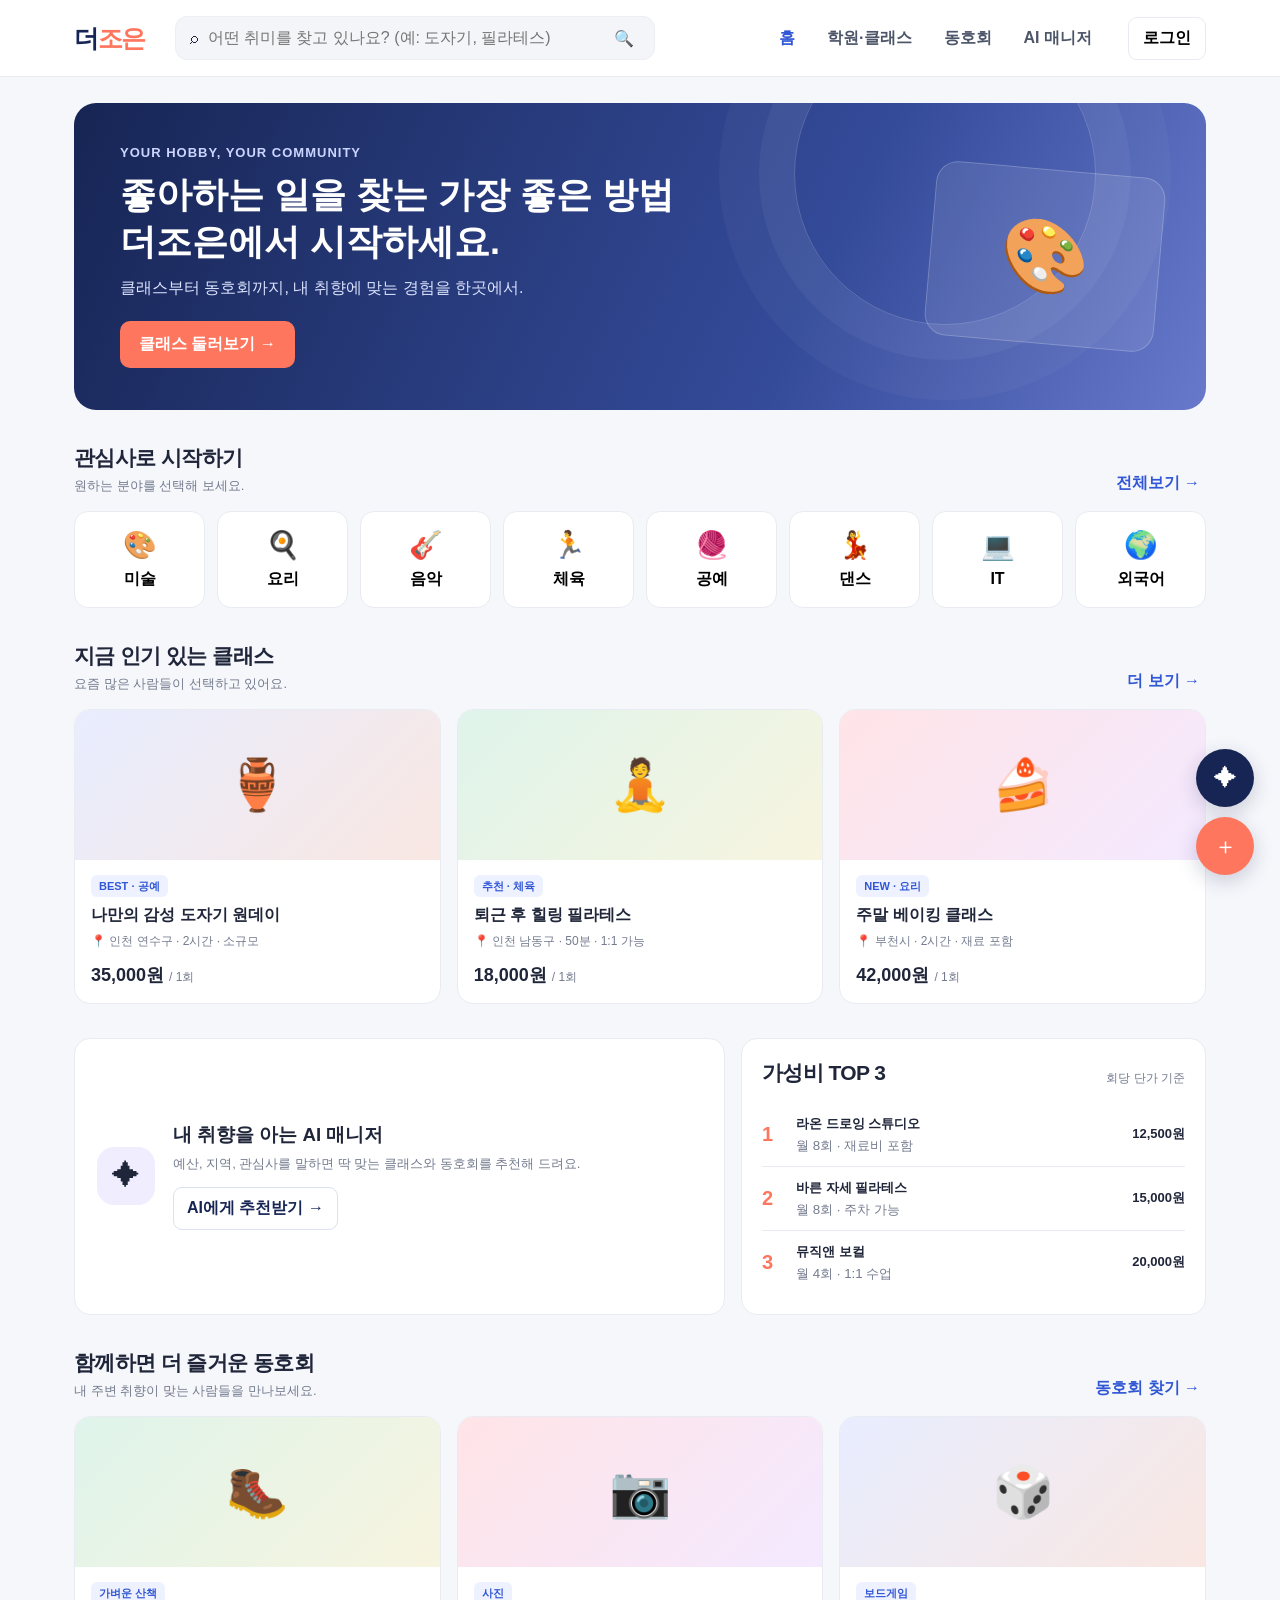
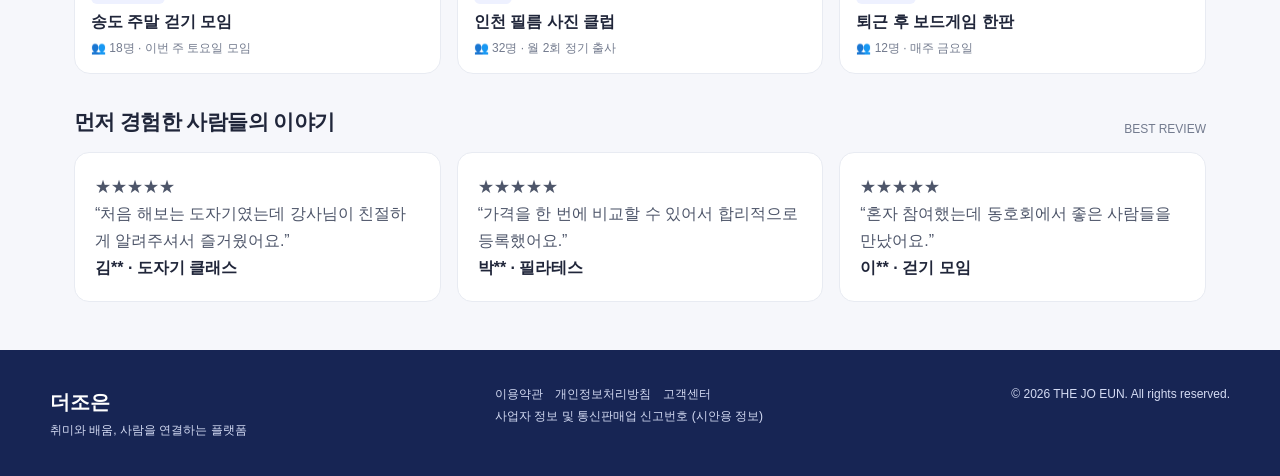
==== introduction/wireframe.html @ 0b6922eb "Add files via upload" ====
<!doctype html>
<html lang="ko">
<head>
<meta charset="utf-8"><meta name="viewport" content="width=device-width,initial-scale=1">
<title>더조은 | UI/UX 와이어프레임</title>
<style>
:root{--navy:#172554;--blue:#3157d5;--coral:#ff765e;--ink:#20263a;--muted:#737b8e;--line:#e8ebf2;--bg:#f6f7fb;--mint:#eaf8f3;--white:#fff}*{box-sizing:border-box}body{margin:0;background:var(--bg);font-family:Inter,Pretendard,"Noto Sans KR",Arial,sans-serif;color:var(--ink)}button,input{font:inherit}button{cursor:pointer}.top{background:#fff;border-bottom:1px solid var(--line);position:sticky;top:0;z-index:10}.topin{max-width:1180px;margin:auto;height:76px;display:flex;align-items:center;gap:30px;padding:0 24px}.logo{font-size:25px;font-weight:900;letter-spacing:-1.5px;color:var(--navy);white-space:nowrap}.logo i{color:var(--coral);font-style:normal}.search{display:flex;align-items:center;background:#f4f5f9;border:1px solid #eceef4;border-radius:12px;padding:0 14px;height:44px;flex:1;max-width:480px}.search input{border:0;background:transparent;outline:0;width:100%;padding:10px}.nav{display:flex;gap:20px;margin-left:auto}.nav button{border:0;background:none;color:#4d5569;font-weight:700}.nav button:hover,.nav button.active{color:var(--blue)}.login{border:1px solid var(--line);background:white;border-radius:9px;padding:10px 14px;font-weight:700}.wrap{max-width:1180px;margin:26px auto;padding:0 24px}.hero{background:linear-gradient(115deg,#172554,#344b9a 65%,#6879cb);border-radius:22px;color:white;padding:42px 46px;min-height:260px;display:flex;align-items:center;justify-content:space-between;overflow:hidden;position:relative}.hero:after{content:"";position:absolute;width:300px;height:300px;border:1px solid #ffffff30;border-radius:50%;right:110px;top:-80px;box-shadow:0 0 0 35px #ffffff0b,0 0 0 75px #ffffff08}.eyebrow{font-size:13px;color:#cbd5ff;font-weight:800;letter-spacing:1px}.hero h1{font-size:36px;line-height:1.3;margin:12px 0}.hero p{color:#dbe3ff;margin:0 0 22px}.primary{background:var(--coral);color:white;border:0;border-radius:10px;padding:13px 19px;font-weight:800}.hero-art{z-index:1;width:230px;height:175px;border-radius:22px;background:#ffffff18;border:1px solid #ffffff35;display:grid;place-items:center;font-size:72px;transform:rotate(5deg)}.section{margin-top:34px}.secthead{display:flex;align-items:end;justify-content:space-between;margin-bottom:16px}.secthead h2{font-size:21px;margin:0;letter-spacing:-.6px}.secthead p{margin:5px 0 0;color:var(--muted);font-size:13px}.more{border:0;background:none;color:var(--blue);font-weight:800}.cats{display:grid;grid-template-columns:repeat(8,1fr);gap:12px}.cat{background:white;border:1px solid var(--line);border-radius:14px;padding:17px 8px;text-align:center;font-weight:700}.cat b{display:block;font-size:27px;margin-bottom:8px}.grid3{display:grid;grid-template-columns:repeat(3,1fr);gap:16px}.card{background:white;border:1px solid var(--line);border-radius:16px;overflow:hidden}.thumb{height:150px;display:grid;place-items:center;font-size:50px;background:linear-gradient(135deg,#e8edff,#f9e7e2)}.thumb.green{background:linear-gradient(135deg,#dff4eb,#f7f4df)}.thumb.pink{background:linear-gradient(135deg,#ffe4e7,#f4e9ff)}.cardbody{padding:16px}.tag{font-size:11px;color:var(--blue);font-weight:800;background:#eef1ff;padding:5px 8px;border-radius:6px}.card h3{font-size:16px;margin:11px 0 7px}.sub{font-size:12px;color:var(--muted)}.price{font-size:18px;font-weight:900;margin-top:13px}.price small{font-size:12px;color:var(--muted);font-weight:500}.recommend{display:grid;grid-template-columns:1.4fr 1fr;gap:16px}.ai-panel{background:#fff;border:1px solid var(--line);border-radius:16px;padding:22px;display:flex;gap:18px;align-items:center}.ai-icon{width:58px;height:58px;flex:none;background:#f0edff;border-radius:17px;display:grid;place-items:center;font-size:28px}.ai-panel h3{margin:0 0 6px}.ai-panel p{margin:0;color:var(--muted);font-size:13px;line-height:1.6}.outline{border:1px solid #dce1f0;background:white;border-radius:9px;padding:10px 13px;color:var(--navy);font-weight:800;margin-top:12px}.rank{background:white;border:1px solid var(--line);border-radius:16px;padding:20px}.rankrow{display:flex;align-items:center;gap:12px;padding:11px 0;border-bottom:1px solid var(--line)}.rankrow:last-child{border:0}.num{font-weight:900;color:var(--coral);font-size:20px;width:22px}.rankrow strong{font-size:13px}.rankrow small{display:block;color:var(--muted);margin-top:4px}.rankrow em{margin-left:auto;font-style:normal;font-weight:900;font-size:13px}.review{background:#fff;border:1px solid var(--line);padding:20px;border-radius:15px;line-height:1.7;color:#4e566a}.review b{color:var(--ink)}footer{margin-top:48px;background:#172554;color:#d5dcf4;padding:34px 24px}.footin{max-width:1180px;margin:auto;display:flex;justify-content:space-between;gap:20px;font-size:12px;line-height:1.8}.float{position:fixed;right:26px;bottom:25px;z-index:20;display:flex;flex-direction:column;gap:10px}.float button{border:0;border-radius:50%;width:58px;height:58px;box-shadow:0 6px 20px #1b255233;font-size:23px}.chat{background:var(--navy);color:#fff}.add{background:var(--coral);color:#fff}.page{display:none}.page.active{display:block}.pagehead{margin:12px 0 22px}.pagehead h1{font-size:28px;margin:0 0 7px}.pagehead p{margin:0;color:var(--muted)}.filterbar{display:flex;gap:9px;flex-wrap:wrap;background:#fff;border:1px solid var(--line);padding:14px;border-radius:13px;margin:18px 0}.chip{border:1px solid var(--line);background:white;border-radius:30px;padding:9px 13px;font-size:12px;color:#50596d}.chip.selected{background:#eef1ff;border-color:#cbd4ff;color:var(--blue);font-weight:800}.results{display:grid;grid-template-columns:1fr 1.15fr;gap:16px}.mapbox{min-height:440px;border-radius:16px;background:repeating-linear-gradient(35deg,#e9efe9,#e9efe9 32px,#e2ebe5 33px,#e2ebe5 35px);position:relative;overflow:hidden;border:1px solid #dce5dc}.mapbox:before,.mapbox:after{content:"";position:absolute;background:#fff;opacity:.8;transform:rotate(-25deg);width:120%;height:17px;top:43%;left:-10%}.mapbox:after{transform:rotate(48deg);top:60%;height:12px}.pin{position:absolute;z-index:1;background:var(--blue);color:#fff;border:3px solid white;border-radius:30px;padding:8px 10px;font-weight:900;box-shadow:0 3px 8px #0002}.pin.p1{top:25%;left:22%}.pin.p2{top:48%;left:57%;background:var(--coral)}.pin.p3{top:68%;left:34%;background:#299b78}.maplabel{position:absolute;z-index:1;top:12px;left:14px;background:#ffffffdf;padding:8px 12px;border-radius:8px;font-size:12px;font-weight:800}.resultlist{display:grid;gap:12px}.resultitem{display:flex;gap:14px;background:#fff;border:1px solid var(--line);padding:13px;border-radius:13px}.mini{width:95px;min-width:95px;height:91px;border-radius:10px;background:#e9edff;display:grid;place-items:center;font-size:32px}.resultitem h3{margin:3px 0 6px;font-size:15px}.resultitem .price{font-size:15px;margin-top:8px}.detailgrid{display:grid;grid-template-columns:1.25fr .75fr;gap:18px}.panel{background:white;border:1px solid var(--line);border-radius:15px;padding:22px;margin-bottom:15px}.panel h3{margin:0 0 14px}.bigthumb{height:230px;border-radius:14px;background:linear-gradient(120deg,#e9edff,#fbe6df);display:grid;place-items:center;font-size:76px;margin-bottom:18px}.info{display:flex;justify-content:space-between;padding:12px 0;border-bottom:1px solid var(--line);font-size:13px}.info:last-child{border:0}.compare{width:100%;border-collapse:collapse;background:white;border-radius:13px;overflow:hidden}.compare th,.compare td{padding:16px 12px;border-bottom:1px solid var(--line);text-align:center;font-size:13px}.compare th{background:#f1f3fa;color:#4d5670}.compare td:first-child{text-align:left;font-weight:800}.compare .best{color:#e75d48;font-weight:900}.clubhero{background:linear-gradient(120deg,#e4f5ef,#e9edff);padding:28px;border-radius:16px;margin-bottom:18px}.clubhero h2{margin:0 0 8px}.clubcards{display:grid;grid-template-columns:repeat(2,1fr);gap:14px}.club{background:white;border:1px solid var(--line);border-radius:14px;padding:17px;display:flex;gap:14px}.clubicon{width:58px;height:58px;border-radius:14px;background:#fff0e9;display:grid;place-items:center;font-size:27px}.club h3{margin:3px 0 6px;font-size:15px}.chatbox{max-width:720px;background:white;border:1px solid var(--line);border-radius:16px;overflow:hidden}.chathead{background:var(--navy);color:white;padding:18px;font-weight:800}.bubble{padding:14px 16px;margin:15px;max-width:80%;background:#f0f2fa;border-radius:5px 15px 15px 15px;font-size:14px;line-height:1.6}.bubble.user{margin-left:auto;background:#eaf0ff;border-radius:15px 5px 15px 15px}.chatinput{display:flex;padding:14px;border-top:1px solid var(--line);gap:8px}.chatinput input{flex:1;border:1px solid var(--line);border-radius:9px;padding:12px}.chatinput button{border:0;background:var(--blue);color:#fff;border-radius:9px;padding:0 18px}.dashboard{display:grid;grid-template-columns:220px 1fr;gap:16px}.side{background:white;border:1px solid var(--line);border-radius:14px;padding:15px}.side button{display:block;width:100%;text-align:left;padding:12px;border:0;background:none;border-radius:8px;color:#596176}.side button.sel{background:#eef1ff;color:var(--blue);font-weight:900}.stats{display:grid;grid-template-columns:repeat(3,1fr);gap:12px}.stat{background:white;border:1px solid var(--line);border-radius:13px;padding:17px}.stat small{color:var(--muted)}.stat strong{display:block;font-size:25px;margin-top:8px}.modalbg{display:none;position:fixed;inset:0;background:#10172b88;z-index:40;align-items:center;justify-content:center;padding:20px}.modalbg.show{display:flex}.modal{background:#fff;border-radius:17px;padding:24px;width:min(440px,100%);box-shadow:0 20px 60px #0003}.modal h3{margin-top:0}.modal input{width:100%;padding:12px;border:1px solid var(--line);border-radius:9px;margin:7px 0}.close{float:right;border:0;background:none;font-size:22px}.toast{position:fixed;bottom:25px;left:50%;transform:translateX(-50%);background:#20263a;color:#fff;padding:12px 18px;border-radius:9px;display:none;z-index:50;font-size:13px}
@media(max-width:800px){.topin{height:auto;min-height:70px;flex-wrap:wrap;padding:13px 17px;gap:12px}.nav{order:3;width:100%;overflow:auto;gap:16px}.nav button{white-space:nowrap}.search{order:2;max-width:none;min-width:55%}.login{margin-left:auto}.wrap{padding:0 15px}.hero{padding:28px;min-height:220px}.hero h1{font-size:27px}.hero-art{width:110px;height:110px;font-size:48px}.cats{grid-template-columns:repeat(4,1fr)}.grid3{grid-template-columns:1fr 1fr}.recommend,.results,.detailgrid{grid-template-columns:1fr}.mapbox{min-height:280px}.clubcards{grid-template-columns:1fr}.dashboard{grid-template-columns:1fr}.side{display:flex;overflow:auto}.side button{white-space:nowrap;width:auto}.stats{grid-template-columns:1fr 1fr}.footin{display:block}.float{right:14px;bottom:14px}.float button{width:50px;height:50px}}
@media(max-width:480px){.grid3{grid-template-columns:1fr}.hero-art{display:none}.hero h1{font-size:25px}.stats{grid-template-columns:1fr}.topin .logo{font-size:22px}}
</style></head>
<body>
<header class="top"><div class="topin"><div class="logo">더<i>조은</i></div><div class="search"><span>⌕</span><input id="globalSearch" placeholder="어떤 취미를 찾고 있나요? (예: 도자기, 필라테스)"><button style="border:0;background:none" onclick="goSearch()">🔍</button></div><nav class="nav"><button class="active" data-page="home">홈</button><button data-page="academy">학원·클래스</button><button data-page="clubs">동호회</button><button data-page="ai">AI 매니저</button></nav><button class="login" onclick="openModal('login')">로그인</button></div></header>
<main class="wrap">
<section id="home" class="page active">
<div class="hero"><div><div class="eyebrow">YOUR HOBBY, YOUR COMMUNITY</div><h1>좋아하는 일을 찾는 가장 좋은 방법<br>더조은에서 시작하세요.</h1><p>클래스부터 동호회까지, 내 취향에 맞는 경험을 한곳에서.</p><button class="primary" onclick="showPage('academy')">클래스 둘러보기 →</button></div><div class="hero-art">🎨</div></div>
<div class="section"><div class="secthead"><div><h2>관심사로 시작하기</h2><p>원하는 분야를 선택해 보세요.</p></div><button class="more" onclick="showPage('academy')">전체보기 →</button></div><div class="cats"><button class="cat" onclick="category('미술')"><b>🎨</b>미술</button><button class="cat" onclick="category('요리')"><b>🍳</b>요리</button><button class="cat" onclick="category('음악')"><b>🎸</b>음악</button><button class="cat" onclick="category('체육')"><b>🏃</b>체육</button><button class="cat" onclick="category('공예')"><b>🧶</b>공예</button><button class="cat" onclick="category('댄스')"><b>💃</b>댄스</button><button class="cat" onclick="category('IT')"><b>💻</b>IT</button><button class="cat" onclick="category('외국어')"><b>🌍</b>외국어</button></div></div>
<div class="section"><div class="secthead"><div><h2>지금 인기 있는 클래스</h2><p>요즘 많은 사람들이 선택하고 있어요.</p></div><button class="more" onclick="showPage('academy')">더 보기 →</button></div><div class="grid3"><article class="card" onclick="showPage('detail')"><div class="thumb">🏺</div><div class="cardbody"><span class="tag">BEST · 공예</span><h3>나만의 감성 도자기 원데이</h3><div class="sub">📍 인천 연수구 · 2시간 · 소규모</div><div class="price">35,000원 <small>/ 1회</small></div></div></article><article class="card" onclick="showPage('detail')"><div class="thumb green">🧘</div><div class="cardbody"><span class="tag">추천 · 체육</span><h3>퇴근 후 힐링 필라테스</h3><div class="sub">📍 인천 남동구 · 50분 · 1:1 가능</div><div class="price">18,000원 <small>/ 1회</small></div></div></article><article class="card" onclick="showPage('detail')"><div class="thumb pink">🍰</div><div class="cardbody"><span class="tag">NEW · 요리</span><h3>주말 베이킹 클래스</h3><div class="sub">📍 부천시 · 2시간 · 재료 포함</div><div class="price">42,000원 <small>/ 1회</small></div></div></article></div></div>
<div class="section recommend"><div class="ai-panel"><div class="ai-icon">✦</div><div><h3>내 취향을 아는 AI 매니저</h3><p>예산, 지역, 관심사를 말하면 딱 맞는 클래스와 동호회를 추천해 드려요.</p><button class="outline" onclick="showPage('ai')">AI에게 추천받기 →</button></div></div><div class="rank"><div class="secthead"><h2>가성비 TOP 3</h2><span class="sub">회당 단가 기준</span></div><div class="rankrow"><span class="num">1</span><div><strong>라온 드로잉 스튜디오</strong><small>월 8회 · 재료비 포함</small></div><em>12,500원</em></div><div class="rankrow"><span class="num">2</span><div><strong>바른 자세 필라테스</strong><small>월 8회 · 주차 가능</small></div><em>15,000원</em></div><div class="rankrow"><span class="num">3</span><div><strong>뮤직앤 보컬</strong><small>월 4회 · 1:1 수업</small></div><em>20,000원</em></div></div></div>
<div class="section"><div class="secthead"><div><h2>함께하면 더 즐거운 동호회</h2><p>내 주변 취향이 맞는 사람들을 만나보세요.</p></div><button class="more" onclick="showPage('clubs')">동호회 찾기 →</button></div><div class="grid3"><article class="card" onclick="showPage('clubs')"><div class="thumb green">🥾</div><div class="cardbody"><span class="tag">가벼운 산책</span><h3>송도 주말 걷기 모임</h3><div class="sub">👥 18명 · 이번 주 토요일 모임</div></div></article><article class="card" onclick="showPage('clubs')"><div class="thumb pink">📷</div><div class="cardbody"><span class="tag">사진</span><h3>인천 필름 사진 클럽</h3><div class="sub">👥 32명 · 월 2회 정기 출사</div></div></article><article class="card" onclick="showPage('clubs')"><div class="thumb">🎲</div><div class="cardbody"><span class="tag">보드게임</span><h3>퇴근 후 보드게임 한판</h3><div class="sub">👥 12명 · 매주 금요일</div></div></article></div></div>
<div class="section"><div class="secthead"><h2>먼저 경험한 사람들의 이야기</h2><span class="sub">BEST REVIEW</span></div><div class="grid3"><div class="review">★★★★★<br>“처음 해보는 도자기였는데 강사님이 친절하게 알려주셔서 즐거웠어요.”<br><b>김** · 도자기 클래스</b></div><div class="review">★★★★★<br>“가격을 한 번에 비교할 수 있어서 합리적으로 등록했어요.”<br><b>박** · 필라테스</b></div><div class="review">★★★★★<br>“혼자 참여했는데 동호회에서 좋은 사람들을 만났어요.”<br><b>이** · 걷기 모임</b></div></div></div>
</section>
<section id="academy" class="page"><div class="pagehead"><h1>학원 & 원데이 클래스</h1><p>내 주변 클래스와 학원을 찾고, 조건별로 비교해 보세요.</p></div><div class="filterbar"><button class="chip selected">전체</button><button class="chip">🎨 미술</button><button class="chip">🏃 체육</button><button class="chip">🎵 음악</button><button class="chip">💻 IT</button><button class="chip">회당 2만원 이하</button><button class="chip">주차 가능</button><button class="chip">1:1 수업</button><button class="chip">정렬: 인기순⌄</button></div><div class="results"><div class="mapbox"><span class="maplabel">📍 인천·부천 주변 클래스 지도 (예시)</span><span class="pin p1">도자기</span><span class="pin p2">필라테스</span><span class="pin p3">드로잉</span></div><div class="resultlist"><article class="resultitem" onclick="showPage('detail')"><div class="mini">🏺</div><div><span class="tag">원데이 클래스</span><h3>나만의 감성 도자기</h3><div class="sub">인천 연수구 · 평점 4.9 ★</div><div class="price">35,000원 <small>/ 회</small></div></div></article><article class="resultitem" onclick="showPage('detail')"><div class="mini" style="background:#e4f4eb">🧘</div><div><span class="tag">정규 클래스</span><h3>바른 자세 필라테스</h3><div class="sub">인천 남동구 · 평점 4.8 ★</div><div class="price">15,000원 <small>/ 회</small></div></div></article><article class="resultitem" onclick="showPage('detail')"><div class="mini" style="background:#fbe8eb">🎨</div><div><span class="tag">정규 클래스</span><h3>라온 드로잉 스튜디오</h3><div class="sub">부천시 · 평점 4.9 ★</div><div class="price">12,500원 <small>/ 회</small></div></div></article><button class="outline" onclick="showPage('compare')">선택한 클래스 비교하기 (3) →</button></div></div></section>
<section id="detail" class="page"><div class="pagehead"><button class="more" onclick="showPage('academy')">← 검색 결과로</button><h1>나만의 감성 도자기 원데이 클래스</h1><p>처음이어도 괜찮아요. 흙을 만지고 나만의 작품을 만드는 시간.</p></div><div class="detailgrid"><div><div class="bigthumb">🏺</div><div class="panel"><h3>클래스 소개</h3><p style="color:#60697c;line-height:1.8">물레와 손성형 기법을 경험하고 나만의 도자기 작품을 만들어 보는 클래스입니다. 초보자도 참여할 수 있으며 재료와 소성 비용이 포함되어 있습니다.</p></div><div class="panel"><h3>수강 후기</h3>★★★★★ <b>4.9</b> (리뷰 128개)<p class="sub">“차근차근 알려주셔서 첫 도자기 작품을 완성했어요.”</p></div></div><div><div class="panel"><span class="tag">원데이 클래스</span><h3 style="margin-top:12px">수강 정보</h3><div class="info"><span>위치</span><b>인천 연수구</b></div><div class="info"><span>소요 시간</span><b>약 120분</b></div><div class="info"><span>수업 형태</span><b>소규모 그룹</b></div><div class="info"><span>주차</span><b>가능</b></div><div class="price" style="font-size:25px">35,000원 <small>/ 1인</small></div><button class="primary" style="width:100%;margin-top:18px" onclick="openModal('booking')">날짜·시간 선택하고 예약</button><button class="outline" style="width:100%" onclick="toast('위시리스트에 저장했어요.')">♡ 찜하기</button></div><div class="panel"><h3>수업 일정</h3><button class="chip selected">11/08 (일) 14:00</button> <button class="chip">11/09 (월) 19:00</button></div></div></div></section>
<section id="compare" class="page"><div class="pagehead"><h1>클래스 가격 비교</h1><p>선택한 학원의 수강 조건을 한눈에 비교하세요.</p></div><div class="panel"><div style="display:flex;justify-content:space-between;align-items:center;margin-bottom:15px"><h3 style="margin:0">내 비교함 <span class="sub">3개 클래스</span></h3><button class="outline" onclick="showPage('academy')">클래스 추가</button></div><table class="compare"><thead><tr><th>비교 항목</th><th>라온 드로잉</th><th>바른 필라테스</th><th>뮤직앤 보컬</th></tr></thead><tbody><tr><td>월 수강료</td><td>100,000원</td><td>120,000원</td><td>80,000원</td></tr><tr><td>회당 단가</td><td class="best">12,500원</td><td>15,000원</td><td>20,000원</td></tr><tr><td>월 수업 횟수</td><td>8회</td><td>8회</td><td>4회</td></tr><tr><td>수업 시간</td><td>60분</td><td>50분</td><td>50분</td></tr><tr><td>1:1 수업</td><td>선택 가능</td><td>가능</td><td>기본 제공</td></tr><tr><td>주차</td><td>가능</td><td>가능</td><td>불가</td></tr></tbody></table><button class="primary" style="margin-top:18px" onclick="showPage('ai')">AI 가성비 분석 받기 ✦</button></div></section>
<section id="clubs" class="page"><div class="pagehead"><h1>취향이 통하는 사람들, 동호회</h1><p>내 주변 소모임을 찾거나 새로운 모임을 만들어 보세요.</p></div><div class="clubhero"><h2>혼자 시작하기 어렵다면, 함께해요.</h2><p>관심사와 지역이 맞는 동호회를 지도에서 찾아보세요.</p><button class="primary" onclick="openModal('club')">＋ 동호회 만들기</button></div><div class="results"><div class="mapbox"><span class="maplabel">내 주변 동호회</span><span class="pin p1">18명</span><span class="pin p2">32명</span><span class="pin p3">12명</span></div><div class="clubcards"><article class="club"><div class="clubicon">🥾</div><div><h3>송도 주말 걷기 모임</h3><div class="sub">18명 · Light · 토요일 10:00</div><button class="outline" onclick="toast('참가 신청이 접수됐어요.')">참가 신청</button></div></article><article class="club"><div class="clubicon">📷</div><div><h3>인천 필름 사진 클럽</h3><div class="sub">32명 · Standard · 월 2회</div><button class="outline" onclick="toast('참가 신청이 접수됐어요.')">참가 신청</button></div></article><article class="club"><div class="clubicon">🎲</div><div><h3>퇴근 후 보드게임</h3><div class="sub">12명 · Light · 금요일 19:30</div><button class="outline" onclick="toast('참가 신청이 접수됐어요.')">참가 신청</button></div></article><article class="club"><div class="clubicon">🪴</div><div><h3>초보 식집사 모임</h3><div class="sub">25명 · Standard · 격주 일요일</div><button class="outline" onclick="toast('참가 신청이 접수됐어요.')">참가 신청</button></div></article></div></div></section>
<section id="ai" class="page"><div class="pagehead"><h1>AI 매니저 ✦</h1><p>원하는 조건을 편하게 말해 주세요. 더조은이 찾아드릴게요.</p></div><div class="chatbox"><div class="chathead">✦ 더조은 AI 매니저 <span style="float:right;font-size:11px;color:#cbd5ff">맞춤 추천 도우미</span></div><div class="bubble">안녕하세요! 어떤 경험을 찾고 계신가요?<br>예산, 지역, 관심사를 알려주시면 맞춤 클래스를 추천해 드릴게요.</div><div class="bubble user">월 15만원 이하 인천 미술 학원 찾아줘.</div><div class="bubble">조건에 맞는 클래스를 찾았어요!<br><br><b>1. 라온 드로잉 스튜디오</b><br>월 100,000원 · 회당 12,500원 · 주 2회<br><b>2. 어반스케치 공방</b><br>월 130,000원 · 회당 16,250원 · 주차 가능<br><br>회당 단가와 수업 횟수를 함께 고려하면 라온 드로잉을 추천해요.</div><div class="chatinput"><input id="chatText" placeholder="예: 주말에 5만원으로 할 수 있는 취미 추천해줘"><button onclick="sendChat()">전송</button></div></div><div class="filterbar"><span class="sub" style="align-self:center">추천 질문</span><button class="chip" onclick="fillChat('10만원으로 주말 데이트 코스 짜줘')">10만원 주말 코스</button><button class="chip" onclick="fillChat('내 주변 초보자 동호회 추천해줘')">초보 동호회 추천</button><button class="chip" onclick="fillChat('담아둔 학원 가성비 비교해줘')">학원 가성비 비교</button></div></section>
<section id="mypage" class="page"><div class="pagehead"><h1>마이페이지</h1><p>나의 클래스와 동호회 활동을 관리하세요.</p></div><div class="dashboard"><aside class="side"><button class="sel">내 예약·결제</button><button>내 동호회·일정</button><button>쿠폰·리워드</button><button>1:1 문의 내역</button><button>작성글·리뷰</button><button>프로필·관심사</button><button>위시리스트</button></aside><div><div class="stats"><div class="stat"><small>예약한 클래스</small><strong>2건</strong></div><div class="stat"><small>가입 동호회</small><strong>3개</strong></div><div class="stat"><small>보유 쿠폰</small><strong>1장</strong></div></div><div class="panel" style="margin-top:15px"><h3>다가오는 예약</h3><div class="resultitem"><div class="mini">🏺</div><div><h3>나만의 감성 도자기</h3><div class="sub">2026.11.08 (일) 14:00 · 1명</div><button class="outline" onclick="toast('QR 티켓을 표시합니다.')">모바일 QR 티켓 보기</button></div></div></div></div></div></section>
<section id="admin" class="page"><div class="pagehead"><h1>학원 운영자 센터</h1><p>클래스와 가격, 예약 현황을 관리하세요.</p></div><div class="dashboard"><aside class="side"><button class="sel">대시보드</button><button>클래스 관리</button><button>수강료·시간표</button><button>예약 관리</button><button>QR 출석 스캐너</button><button>문의 관리</button></aside><div><div class="stats"><div class="stat"><small>이번 달 예약</small><strong>126건</strong></div><div class="stat"><small>등록 클래스</small><strong>8개</strong></div><div class="stat"><small>미답변 문의</small><strong>4건</strong></div></div><div class="panel" style="margin-top:15px"><h3>최근 예약 내역</h3><div class="info"><b>김** · 도자기 원데이</b><span>11/08 14:00 · 결제 완료</span></div><div class="info"><b>박** · 도자기 원데이</b><span>11/09 11:00 · 결제 완료</span></div><div class="info"><b>이** · 정규 도예반</b><span>11/10 19:00 · 확인 대기</span></div><button class="primary" onclick="toast('QR 출석 스캐너 화면을 준비합니다.')">▦ QR 출석 스캐너 열기</button></div></div></div></section>
</main>
<footer><div class="footin"><div><b style="font-size:20px;color:white">더조은</b><br>취미와 배움, 사람을 연결하는 플랫폼</div><div>이용약관　개인정보처리방침　고객센터<br>사업자 정보 및 통신판매업 신고번호 (시안용 정보)</div><div>© 2026 THE JO EUN. All rights reserved.</div></div></footer>
<div class="float"><button class="chat" title="AI 상담" onclick="showPage('ai')">✦</button><button class="add" title="빠른 등록" onclick="openModal('quick')">＋</button></div>
<div class="modalbg" id="modalbg" onclick="if(event.target===this)closeModal()"><div class="modal"><button class="close" onclick="closeModal()">×</button><div id="modalcontent"></div></div></div><div class="toast" id="toast"></div>
<script>
function showPage(id){document.querySelectorAll('.page').forEach(p=>p.classList.remove('active'));let el=document.getElementById(id);if(el)el.classList.add('active');document.querySelectorAll('.nav button').forEach(b=>b.classList.toggle('active',b.dataset.page===id));window.scrollTo({top:0,behavior:'smooth'})}
document.querySelectorAll('.nav button').forEach(b=>b.addEventListener('click',()=>showPage(b.dataset.page)));
function category(c){showPage('academy');document.querySelectorAll('.chip').forEach(x=>x.classList.remove('selected'));let b=[...document.querySelectorAll('.chip')].find(x=>x.textContent.includes(c));if(b)b.classList.add('selected');toast(c+' 카테고리로 필터링했어요.')}
function goSearch(){let v=document.getElementById('globalSearch').value.trim();showPage('academy');if(v)toast('“'+v+'” 검색 결과를 표시합니다. (시안 데이터)')}
function openModal(type){let html={login:'<h3>로그인</h3><p class="sub">더조은에 오신 것을 환영합니다.</p><input placeholder="아이디 또는 이메일"><input placeholder="비밀번호" type="password"><button class="primary" style="width:100%" onclick="toast(\'로그인 기능은 개발 연동 단계입니다.\');closeModal()">로그인</button><p class="sub">카카오　 네이버　 구글 간편 로그인</p>',booking:'<h3>클래스 예약</h3><p class="sub">원하는 날짜와 시간을 선택하세요.</p><input type="date" value="2026-11-08"><select style="width:100%;padding:12px;border:1px solid #e8ebf2;border-radius:9px;margin:7px 0"><option>14:00 - 16:00</option><option>16:30 - 18:30</option></select><input type="number" value="1" min="1" placeholder="인원"><button class="primary" style="width:100%" onclick="toast(\'예약 정보가 선택됐어요. 결제 단계로 이동합니다.\');closeModal()">예약 진행하기 · 35,000원</button>',club:'<h3>새 동호회 만들기</h3><input placeholder="동호회 이름"><input placeholder="관심 분야"><input placeholder="활동 지역"><input placeholder="모임 소개"><button class="primary" style="width:100%" onclick="toast(\'동호회 개설 신청이 저장됐어요.\');closeModal()">개설 신청</button>',quick:'<h3>빠른 등록</h3><p class="sub">어떤 활동을 등록할까요?</p><button class="outline" style="width:100%" onclick="toast(\'클래스 등록 화면으로 이동합니다.\');closeModal()">＋ 클래스 등록하기</button><button class="outline" style="width:100%" onclick="openModal(\'club\')">＋ 동호회 개설하기</button>'};document.getElementById('modalcontent').innerHTML=html[type]||'';document.getElementById('modalbg').classList.add('show')}
function closeModal(){document.getElementById('modalbg').classList.remove('show')}
function toast(msg){let t=document.getElementById('toast');t.textContent=msg;t.style.display='block';clearTimeout(window.tt);window.tt=setTimeout(()=>t.style.display='none',2400)}
function fillChat(s){document.getElementById('chatText').value=s;document.getElementById('chatText').focus()}
function sendChat(){let i=document.getElementById('chatText');if(!i.value.trim())return;let box=document.querySelector('#ai .chatbox');let b=document.createElement('div');b.className='bubble user';b.textContent=i.value;box.insertBefore(b,box.querySelector('.chatinput'));let r=document.createElement('div');r.className='bubble';r.innerHTML='요청하신 조건을 확인했어요. 지역과 예산에 맞는 클래스·동호회를 비교해 추천해 드릴게요. <br><b>※ 실제 AI 추천 및 데이터 연동은 개발 단계에서 연결됩니다.</b>';box.insertBefore(r,box.querySelector('.chatinput'));i.value='';box.scrollTop=box.scrollHeight}
</script></body></html>
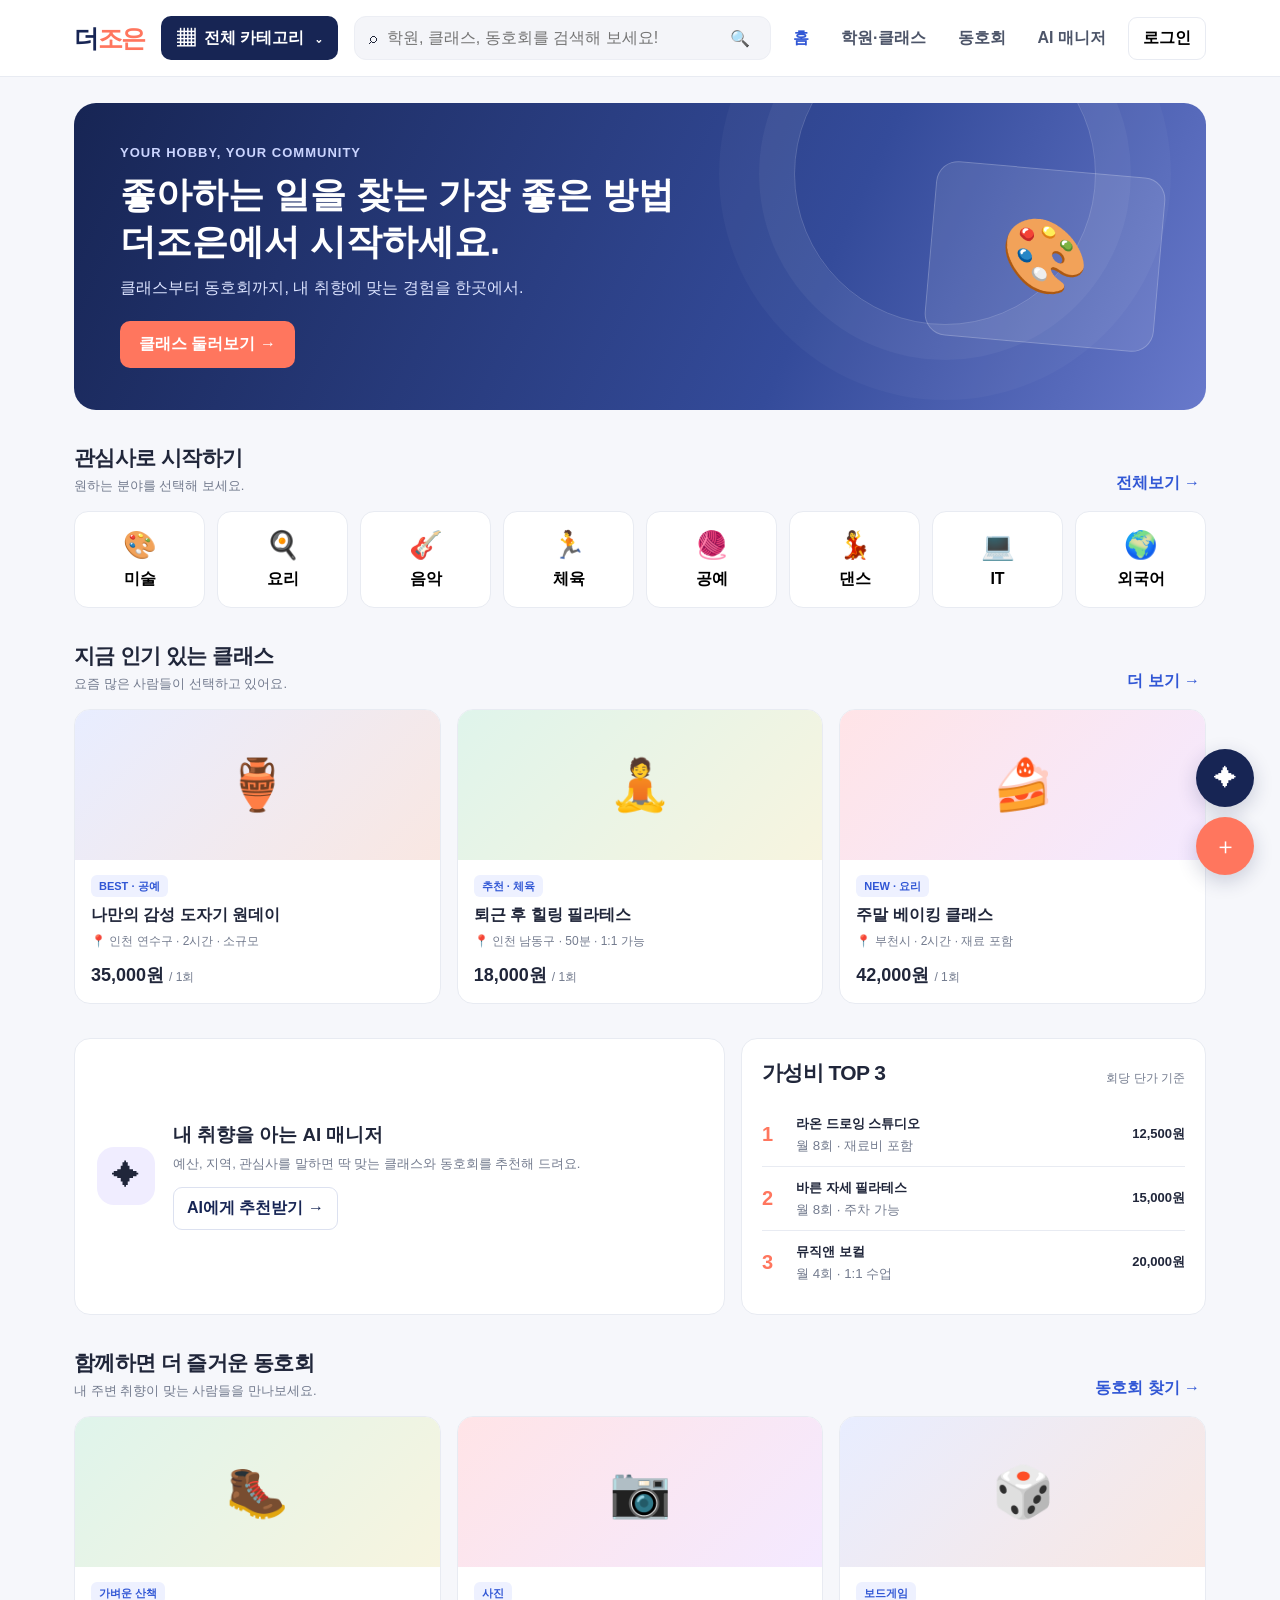
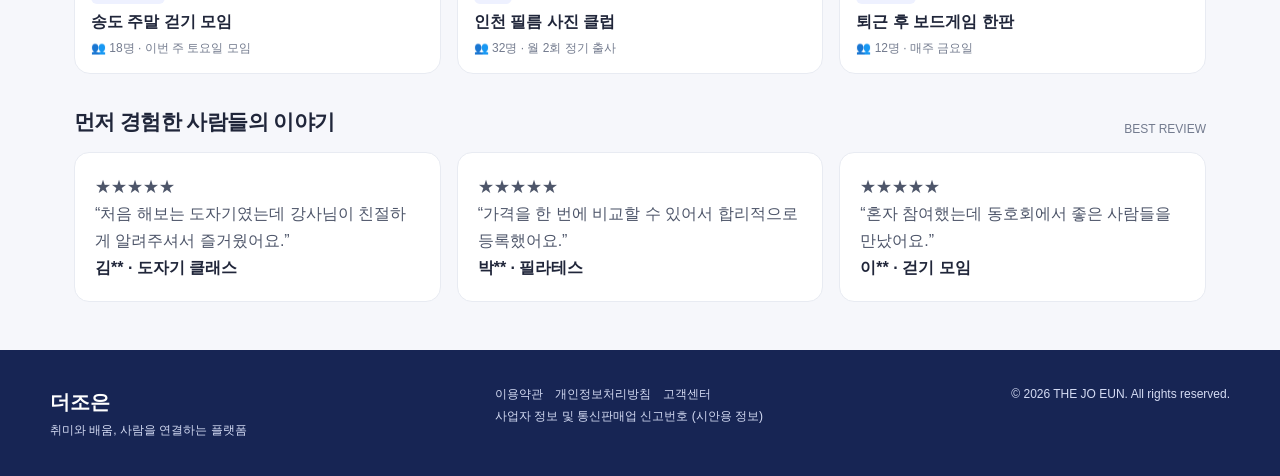
==== commit f45398ae: "Add files via upload" ====
--- a/introduction/wireframe.html
+++ b/introduction/wireframe.html
@@ -7,9 +7,17 @@
 :root{--navy:#172554;--blue:#3157d5;--coral:#ff765e;--ink:#20263a;--muted:#737b8e;--line:#e8ebf2;--bg:#f6f7fb;--mint:#eaf8f3;--white:#fff}*{box-sizing:border-box}body{margin:0;background:var(--bg);font-family:Inter,Pretendard,"Noto Sans KR",Arial,sans-serif;color:var(--ink)}button,input{font:inherit}button{cursor:pointer}.top{background:#fff;border-bottom:1px solid var(--line);position:sticky;top:0;z-index:10}.topin{max-width:1180px;margin:auto;height:76px;display:flex;align-items:center;gap:30px;padding:0 24px}.logo{font-size:25px;font-weight:900;letter-spacing:-1.5px;color:var(--navy);white-space:nowrap}.logo i{color:var(--coral);font-style:normal}.search{display:flex;align-items:center;background:#f4f5f9;border:1px solid #eceef4;border-radius:12px;padding:0 14px;height:44px;flex:1;max-width:480px}.search input{border:0;background:transparent;outline:0;width:100%;padding:10px}.nav{display:flex;gap:20px;margin-left:auto}.nav button{border:0;background:none;color:#4d5569;font-weight:700}.nav button:hover,.nav button.active{color:var(--blue)}.login{border:1px solid var(--line);background:white;border-radius:9px;padding:10px 14px;font-weight:700}.wrap{max-width:1180px;margin:26px auto;padding:0 24px}.hero{background:linear-gradient(115deg,#172554,#344b9a 65%,#6879cb);border-radius:22px;color:white;padding:42px 46px;min-height:260px;display:flex;align-items:center;justify-content:space-between;overflow:hidden;position:relative}.hero:after{content:"";position:absolute;width:300px;height:300px;border:1px solid #ffffff30;border-radius:50%;right:110px;top:-80px;box-shadow:0 0 0 35px #ffffff0b,0 0 0 75px #ffffff08}.eyebrow{font-size:13px;color:#cbd5ff;font-weight:800;letter-spacing:1px}.hero h1{font-size:36px;line-height:1.3;margin:12px 0}.hero p{color:#dbe3ff;margin:0 0 22px}.primary{background:var(--coral);color:white;border:0;border-radius:10px;padding:13px 19px;font-weight:800}.hero-art{z-index:1;width:230px;height:175px;border-radius:22px;background:#ffffff18;border:1px solid #ffffff35;display:grid;place-items:center;font-size:72px;transform:rotate(5deg)}.section{margin-top:34px}.secthead{display:flex;align-items:end;justify-content:space-between;margin-bottom:16px}.secthead h2{font-size:21px;margin:0;letter-spacing:-.6px}.secthead p{margin:5px 0 0;color:var(--muted);font-size:13px}.more{border:0;background:none;color:var(--blue);font-weight:800}.cats{display:grid;grid-template-columns:repeat(8,1fr);gap:12px}.cat{background:white;border:1px solid var(--line);border-radius:14px;padding:17px 8px;text-align:center;font-weight:700}.cat b{display:block;font-size:27px;margin-bottom:8px}.grid3{display:grid;grid-template-columns:repeat(3,1fr);gap:16px}.card{background:white;border:1px solid var(--line);border-radius:16px;overflow:hidden}.thumb{height:150px;display:grid;place-items:center;font-size:50px;background:linear-gradient(135deg,#e8edff,#f9e7e2)}.thumb.green{background:linear-gradient(135deg,#dff4eb,#f7f4df)}.thumb.pink{background:linear-gradient(135deg,#ffe4e7,#f4e9ff)}.cardbody{padding:16px}.tag{font-size:11px;color:var(--blue);font-weight:800;background:#eef1ff;padding:5px 8px;border-radius:6px}.card h3{font-size:16px;margin:11px 0 7px}.sub{font-size:12px;color:var(--muted)}.price{font-size:18px;font-weight:900;margin-top:13px}.price small{font-size:12px;color:var(--muted);font-weight:500}.recommend{display:grid;grid-template-columns:1.4fr 1fr;gap:16px}.ai-panel{background:#fff;border:1px solid var(--line);border-radius:16px;padding:22px;display:flex;gap:18px;align-items:center}.ai-icon{width:58px;height:58px;flex:none;background:#f0edff;border-radius:17px;display:grid;place-items:center;font-size:28px}.ai-panel h3{margin:0 0 6px}.ai-panel p{margin:0;color:var(--muted);font-size:13px;line-height:1.6}.outline{border:1px solid #dce1f0;background:white;border-radius:9px;padding:10px 13px;color:var(--navy);font-weight:800;margin-top:12px}.rank{background:white;border:1px solid var(--line);border-radius:16px;padding:20px}.rankrow{display:flex;align-items:center;gap:12px;padding:11px 0;border-bottom:1px solid var(--line)}.rankrow:last-child{border:0}.num{font-weight:900;color:var(--coral);font-size:20px;width:22px}.rankrow strong{font-size:13px}.rankrow small{display:block;color:var(--muted);margin-top:4px}.rankrow em{margin-left:auto;font-style:normal;font-weight:900;font-size:13px}.review{background:#fff;border:1px solid var(--line);padding:20px;border-radius:15px;line-height:1.7;color:#4e566a}.review b{color:var(--ink)}footer{margin-top:48px;background:#172554;color:#d5dcf4;padding:34px 24px}.footin{max-width:1180px;margin:auto;display:flex;justify-content:space-between;gap:20px;font-size:12px;line-height:1.8}.float{position:fixed;right:26px;bottom:25px;z-index:20;display:flex;flex-direction:column;gap:10px}.float button{border:0;border-radius:50%;width:58px;height:58px;box-shadow:0 6px 20px #1b255233;font-size:23px}.chat{background:var(--navy);color:#fff}.add{background:var(--coral);color:#fff}.page{display:none}.page.active{display:block}.pagehead{margin:12px 0 22px}.pagehead h1{font-size:28px;margin:0 0 7px}.pagehead p{margin:0;color:var(--muted)}.filterbar{display:flex;gap:9px;flex-wrap:wrap;background:#fff;border:1px solid var(--line);padding:14px;border-radius:13px;margin:18px 0}.chip{border:1px solid var(--line);background:white;border-radius:30px;padding:9px 13px;font-size:12px;color:#50596d}.chip.selected{background:#eef1ff;border-color:#cbd4ff;color:var(--blue);font-weight:800}.results{display:grid;grid-template-columns:1fr 1.15fr;gap:16px}.mapbox{min-height:440px;border-radius:16px;background:repeating-linear-gradient(35deg,#e9efe9,#e9efe9 32px,#e2ebe5 33px,#e2ebe5 35px);position:relative;overflow:hidden;border:1px solid #dce5dc}.mapbox:before,.mapbox:after{content:"";position:absolute;background:#fff;opacity:.8;transform:rotate(-25deg);width:120%;height:17px;top:43%;left:-10%}.mapbox:after{transform:rotate(48deg);top:60%;height:12px}.pin{position:absolute;z-index:1;background:var(--blue);color:#fff;border:3px solid white;border-radius:30px;padding:8px 10px;font-weight:900;box-shadow:0 3px 8px #0002}.pin.p1{top:25%;left:22%}.pin.p2{top:48%;left:57%;background:var(--coral)}.pin.p3{top:68%;left:34%;background:#299b78}.maplabel{position:absolute;z-index:1;top:12px;left:14px;background:#ffffffdf;padding:8px 12px;border-radius:8px;font-size:12px;font-weight:800}.resultlist{display:grid;gap:12px}.resultitem{display:flex;gap:14px;background:#fff;border:1px solid var(--line);padding:13px;border-radius:13px}.mini{width:95px;min-width:95px;height:91px;border-radius:10px;background:#e9edff;display:grid;place-items:center;font-size:32px}.resultitem h3{margin:3px 0 6px;font-size:15px}.resultitem .price{font-size:15px;margin-top:8px}.detailgrid{display:grid;grid-template-columns:1.25fr .75fr;gap:18px}.panel{background:white;border:1px solid var(--line);border-radius:15px;padding:22px;margin-bottom:15px}.panel h3{margin:0 0 14px}.bigthumb{height:230px;border-radius:14px;background:linear-gradient(120deg,#e9edff,#fbe6df);display:grid;place-items:center;font-size:76px;margin-bottom:18px}.info{display:flex;justify-content:space-between;padding:12px 0;border-bottom:1px solid var(--line);font-size:13px}.info:last-child{border:0}.compare{width:100%;border-collapse:collapse;background:white;border-radius:13px;overflow:hidden}.compare th,.compare td{padding:16px 12px;border-bottom:1px solid var(--line);text-align:center;font-size:13px}.compare th{background:#f1f3fa;color:#4d5670}.compare td:first-child{text-align:left;font-weight:800}.compare .best{color:#e75d48;font-weight:900}.clubhero{background:linear-gradient(120deg,#e4f5ef,#e9edff);padding:28px;border-radius:16px;margin-bottom:18px}.clubhero h2{margin:0 0 8px}.clubcards{display:grid;grid-template-columns:repeat(2,1fr);gap:14px}.club{background:white;border:1px solid var(--line);border-radius:14px;padding:17px;display:flex;gap:14px}.clubicon{width:58px;height:58px;border-radius:14px;background:#fff0e9;display:grid;place-items:center;font-size:27px}.club h3{margin:3px 0 6px;font-size:15px}.chatbox{max-width:720px;background:white;border:1px solid var(--line);border-radius:16px;overflow:hidden}.chathead{background:var(--navy);color:white;padding:18px;font-weight:800}.bubble{padding:14px 16px;margin:15px;max-width:80%;background:#f0f2fa;border-radius:5px 15px 15px 15px;font-size:14px;line-height:1.6}.bubble.user{margin-left:auto;background:#eaf0ff;border-radius:15px 5px 15px 15px}.chatinput{display:flex;padding:14px;border-top:1px solid var(--line);gap:8px}.chatinput input{flex:1;border:1px solid var(--line);border-radius:9px;padding:12px}.chatinput button{border:0;background:var(--blue);color:#fff;border-radius:9px;padding:0 18px}.dashboard{display:grid;grid-template-columns:220px 1fr;gap:16px}.side{background:white;border:1px solid var(--line);border-radius:14px;padding:15px}.side button{display:block;width:100%;text-align:left;padding:12px;border:0;background:none;border-radius:8px;color:#596176}.side button.sel{background:#eef1ff;color:var(--blue);font-weight:900}.stats{display:grid;grid-template-columns:repeat(3,1fr);gap:12px}.stat{background:white;border:1px solid var(--line);border-radius:13px;padding:17px}.stat small{color:var(--muted)}.stat strong{display:block;font-size:25px;margin-top:8px}.modalbg{display:none;position:fixed;inset:0;background:#10172b88;z-index:40;align-items:center;justify-content:center;padding:20px}.modalbg.show{display:flex}.modal{background:#fff;border-radius:17px;padding:24px;width:min(440px,100%);box-shadow:0 20px 60px #0003}.modal h3{margin-top:0}.modal input{width:100%;padding:12px;border:1px solid var(--line);border-radius:9px;margin:7px 0}.close{float:right;border:0;background:none;font-size:22px}.toast{position:fixed;bottom:25px;left:50%;transform:translateX(-50%);background:#20263a;color:#fff;padding:12px 18px;border-radius:9px;display:none;z-index:50;font-size:13px}
 @media(max-width:800px){.topin{height:auto;min-height:70px;flex-wrap:wrap;padding:13px 17px;gap:12px}.nav{order:3;width:100%;overflow:auto;gap:16px}.nav button{white-space:nowrap}.search{order:2;max-width:none;min-width:55%}.login{margin-left:auto}.wrap{padding:0 15px}.hero{padding:28px;min-height:220px}.hero h1{font-size:27px}.hero-art{width:110px;height:110px;font-size:48px}.cats{grid-template-columns:repeat(4,1fr)}.grid3{grid-template-columns:1fr 1fr}.recommend,.results,.detailgrid{grid-template-columns:1fr}.mapbox{min-height:280px}.clubcards{grid-template-columns:1fr}.dashboard{grid-template-columns:1fr}.side{display:flex;overflow:auto}.side button{white-space:nowrap;width:auto}.stats{grid-template-columns:1fr 1fr}.footin{display:block}.float{right:14px;bottom:14px}.float button{width:50px;height:50px}}
 @media(max-width:480px){.grid3{grid-template-columns:1fr}.hero-art{display:none}.hero h1{font-size:25px}.stats{grid-template-columns:1fr}.topin .logo{font-size:22px}}
+
+.category-directory{margin:18px 0 22px}.category-directory-head{display:flex;justify-content:space-between;align-items:end;gap:12px;margin-bottom:14px}.category-directory-head h2{font-size:19px;margin:0}.category-directory-head p{font-size:12px;color:var(--muted);margin:5px 0 0}.category-grid{display:grid;grid-template-columns:repeat(2,minmax(0,1fr));gap:12px}.category-card{background:#fff;border:1px solid var(--line);border-radius:14px;overflow:hidden}.category-card summary{list-style:none;cursor:pointer;padding:16px;display:flex;align-items:center;gap:12px}.category-card summary::-webkit-details-marker{display:none}.category-emoji{width:42px;height:42px;flex:none;border-radius:12px;background:#f0f2ff;display:grid;place-items:center;font-size:22px}.category-title{font-weight:900;font-size:14px}.category-en{font-size:11px;color:var(--muted);font-weight:600;margin-left:5px}.category-desc{font-size:12px;color:var(--muted);margin-top:4px;line-height:1.5}.category-chevron{margin-left:auto;color:#8991a3;transition:transform .2s}.category-card[open] .category-chevron{transform:rotate(180deg)}.subcategory-list{padding:0 16px 16px;display:grid;grid-template-columns:repeat(2,minmax(0,1fr));gap:8px}.subcategory{border:1px solid #edf0f5;background:#fafbfe;border-radius:9px;padding:10px}.subcategory strong{display:block;font-size:12px;margin-bottom:4px}.subcategory span{font-size:11px;color:var(--muted);line-height:1.5}.category-card.active-category{border-color:#9eafff;box-shadow:0 0 0 2px #eef1ff}.category-note{font-size:11px;color:var(--muted);margin-top:10px}@media(max-width:760px){.category-grid{grid-template-columns:1fr}.subcategory-list{grid-template-columns:1fr 1fr}.category-directory-head{align-items:start;flex-direction:column}}
+
+
+/* Header category mega menu */
+.top{z-index:50}.topin{gap:16px}.all-category-btn{height:44px;white-space:nowrap;border:0;border-radius:10px;background:var(--navy);color:#fff;padding:0 16px;font-weight:800;display:flex;align-items:center;gap:9px}.all-category-btn span{font-size:18px}.all-category-btn b{font-size:13px;margin-left:2px}.all-category-btn:hover{background:#263b83}.mega-menu{display:none;position:absolute;top:100%;left:50%;transform:translateX(-50%);width:min(1180px,calc(100vw - 40px));max-height:min(650px,calc(100vh - 100px));background:#fff;border:1px solid #e6e9f1;border-radius:0 0 18px 18px;box-shadow:0 18px 45px #17255424;overflow:hidden;grid-template-columns:255px 1fr}.mega-menu.open{display:grid}.mega-sidebar{background:#f8f9fc;border-right:1px solid var(--line);padding:12px;overflow:auto}.mega-category{width:100%;display:flex;align-items:center;gap:12px;text-align:left;border:0;background:transparent;padding:12px 13px;border-radius:10px;color:var(--ink);margin:2px 0}.mega-category:hover,.mega-category.selected{background:#eef1ff;color:var(--blue)}.mega-category .emoji{width:34px;height:34px;display:grid;place-items:center;border-radius:10px;background:#fff;font-size:20px;flex:none}.mega-category strong{display:block;font-size:13px}.mega-category small{display:block;color:var(--muted);font-size:10px;margin-top:3px}.mega-content{padding:24px 28px;overflow:auto}.mega-heading{display:flex;align-items:center;gap:12px;padding-bottom:17px;border-bottom:1px solid var(--line);margin-bottom:18px}.mega-heading .mega-icon{width:48px;height:48px;border-radius:14px;background:#eef1ff;display:grid;place-items:center;font-size:27px}.mega-heading h2{font-size:20px;margin:0 0 4px}.mega-heading .english{font-size:11px;color:var(--muted);font-weight:600}.mega-heading p{font-size:12px;color:#687187;margin:5px 0 0}.mega-items{display:grid;grid-template-columns:repeat(3,minmax(0,1fr));gap:8px 18px}.mega-item{border:1px solid transparent;background:#fff;border-radius:10px;text-align:left;padding:12px 10px;min-height:76px}.mega-item:hover{border-color:#dce3ff;background:#f8f9ff}.mega-item strong{display:block;font-size:13px;margin-bottom:6px;color:#20263a}.mega-item span{font-size:11px;line-height:1.55;color:#737b8e;display:block}.mega-foot{margin-top:16px;padding:13px 15px;border-radius:11px;background:#fff3f0;color:#9b4d42;font-size:12px;display:flex;justify-content:space-between;align-items:center}.mega-close{border:0;background:#f1f3f8;border-radius:8px;padding:7px 10px;color:#596176;font-size:12px}.category-directory{margin:20px 0}.category-directory .category-grid{display:grid;grid-template-columns:repeat(3,1fr);gap:12px}.category-card{background:white;border:1px solid var(--line);border-radius:13px;overflow:hidden}.category-card summary{padding:14px;display:flex;gap:12px;align-items:flex-start;cursor:pointer;list-style:none}.category-card summary::-webkit-details-marker{display:none}.category-emoji{font-size:24px}.category-title{display:block;font-weight:800;font-size:14px}.category-en{display:block;color:var(--muted);font-size:10px;margin-top:3px}.category-desc{display:block;color:#737b8e;font-size:11px;margin-top:7px;line-height:1.5}.category-chevron{margin-left:auto}.subcategory-list{padding:0 12px 12px;display:grid;gap:5px}.subcategory{display:flex;flex-direction:column;text-align:left;border:0;background:#f8f9fc;border-radius:8px;padding:9px 10px}.subcategory strong{font-size:12px}.subcategory span{font-size:10px;color:var(--muted);margin-top:3px;line-height:1.4}
+@media(max-width:900px){.topin{gap:9px}.nav{display:none}.mega-menu{grid-template-columns:190px 1fr}.mega-items{grid-template-columns:repeat(2,minmax(0,1fr))}.category-directory .category-grid{grid-template-columns:repeat(2,1fr)}}
+@media(max-width:600px){.topin{height:auto;min-height:68px;flex-wrap:wrap;padding:10px 14px}.logo{font-size:21px}.all-category-btn{font-size:11px;padding:0 10px}.search{order:3;flex-basis:100%;max-width:none}.mega-menu{width:calc(100vw - 16px);grid-template-columns:120px 1fr;max-height:70vh}.mega-sidebar{padding:6px}.mega-category{padding:9px 5px;gap:5px}.mega-category .emoji{width:25px;height:25px;font-size:15px}.mega-category strong{font-size:10px}.mega-category small{display:none}.mega-content{padding:13px 10px}.mega-heading h2{font-size:15px}.mega-heading p{font-size:10px}.mega-items{grid-template-columns:1fr;gap:4px}.mega-item{padding:8px;min-height:0}.mega-item strong{font-size:11px}.mega-item span{font-size:10px}.category-directory .category-grid{grid-template-columns:1fr}}
 </style></head>
 <body>
-<header class="top"><div class="topin"><div class="logo">더<i>조은</i></div><div class="search"><span>⌕</span><input id="globalSearch" placeholder="어떤 취미를 찾고 있나요? (예: 도자기, 필라테스)"><button style="border:0;background:none" onclick="goSearch()">🔍</button></div><nav class="nav"><button class="active" data-page="home">홈</button><button data-page="academy">학원·클래스</button><button data-page="clubs">동호회</button><button data-page="ai">AI 매니저</button></nav><button class="login" onclick="openModal('login')">로그인</button></div></header>
+<header class="top" id="siteHeader"><div class="topin"><div class="logo">더<i>조은</i></div><button class="all-category-btn" id="categoryToggle" aria-expanded="false" onclick="toggleMegaMenu()"><span>▦</span> 전체 카테고리 <b id="categoryArrow">⌄</b></button><div class="search"><span>⌕</span><input id="globalSearch" placeholder="학원, 클래스, 동호회를 검색해 보세요!"><button style="border:0;background:none" onclick="goSearch()">🔍</button></div><nav class="nav"><button class="active" data-page="home">홈</button><button data-page="academy">학원·클래스</button><button data-page="clubs">동호회</button><button data-page="ai">AI 매니저</button></nav><button class="login" onclick="openModal('login')">로그인</button></div><div class="mega-menu" id="megaMenu"><aside class="mega-sidebar" id="megaSidebar"></aside><div class="mega-content" id="megaContent"></div></div></header>
 <main class="wrap">
 <section id="home" class="page active">
 <div class="hero"><div><div class="eyebrow">YOUR HOBBY, YOUR COMMUNITY</div><h1>좋아하는 일을 찾는 가장 좋은 방법<br>더조은에서 시작하세요.</h1><p>클래스부터 동호회까지, 내 취향에 맞는 경험을 한곳에서.</p><button class="primary" onclick="showPage('academy')">클래스 둘러보기 →</button></div><div class="hero-art">🎨</div></div>
@@ -19,7 +27,12 @@
 <div class="section"><div class="secthead"><div><h2>함께하면 더 즐거운 동호회</h2><p>내 주변 취향이 맞는 사람들을 만나보세요.</p></div><button class="more" onclick="showPage('clubs')">동호회 찾기 →</button></div><div class="grid3"><article class="card" onclick="showPage('clubs')"><div class="thumb green">🥾</div><div class="cardbody"><span class="tag">가벼운 산책</span><h3>송도 주말 걷기 모임</h3><div class="sub">👥 18명 · 이번 주 토요일 모임</div></div></article><article class="card" onclick="showPage('clubs')"><div class="thumb pink">📷</div><div class="cardbody"><span class="tag">사진</span><h3>인천 필름 사진 클럽</h3><div class="sub">👥 32명 · 월 2회 정기 출사</div></div></article><article class="card" onclick="showPage('clubs')"><div class="thumb">🎲</div><div class="cardbody"><span class="tag">보드게임</span><h3>퇴근 후 보드게임 한판</h3><div class="sub">👥 12명 · 매주 금요일</div></div></article></div></div>
 <div class="section"><div class="secthead"><h2>먼저 경험한 사람들의 이야기</h2><span class="sub">BEST REVIEW</span></div><div class="grid3"><div class="review">★★★★★<br>“처음 해보는 도자기였는데 강사님이 친절하게 알려주셔서 즐거웠어요.”<br><b>김** · 도자기 클래스</b></div><div class="review">★★★★★<br>“가격을 한 번에 비교할 수 있어서 합리적으로 등록했어요.”<br><b>박** · 필라테스</b></div><div class="review">★★★★★<br>“혼자 참여했는데 동호회에서 좋은 사람들을 만났어요.”<br><b>이** · 걷기 모임</b></div></div></div>
 </section>
-<section id="academy" class="page"><div class="pagehead"><h1>학원 & 원데이 클래스</h1><p>내 주변 클래스와 학원을 찾고, 조건별로 비교해 보세요.</p></div><div class="filterbar"><button class="chip selected">전체</button><button class="chip">🎨 미술</button><button class="chip">🏃 체육</button><button class="chip">🎵 음악</button><button class="chip">💻 IT</button><button class="chip">회당 2만원 이하</button><button class="chip">주차 가능</button><button class="chip">1:1 수업</button><button class="chip">정렬: 인기순⌄</button></div><div class="results"><div class="mapbox"><span class="maplabel">📍 인천·부천 주변 클래스 지도 (예시)</span><span class="pin p1">도자기</span><span class="pin p2">필라테스</span><span class="pin p3">드로잉</span></div><div class="resultlist"><article class="resultitem" onclick="showPage('detail')"><div class="mini">🏺</div><div><span class="tag">원데이 클래스</span><h3>나만의 감성 도자기</h3><div class="sub">인천 연수구 · 평점 4.9 ★</div><div class="price">35,000원 <small>/ 회</small></div></div></article><article class="resultitem" onclick="showPage('detail')"><div class="mini" style="background:#e4f4eb">🧘</div><div><span class="tag">정규 클래스</span><h3>바른 자세 필라테스</h3><div class="sub">인천 남동구 · 평점 4.8 ★</div><div class="price">15,000원 <small>/ 회</small></div></div></article><article class="resultitem" onclick="showPage('detail')"><div class="mini" style="background:#fbe8eb">🎨</div><div><span class="tag">정규 클래스</span><h3>라온 드로잉 스튜디오</h3><div class="sub">부천시 · 평점 4.9 ★</div><div class="price">12,500원 <small>/ 회</small></div></div></article><button class="outline" onclick="showPage('compare')">선택한 클래스 비교하기 (3) →</button></div></div></section>
+<section id="academy" class="page"><div class="pagehead"><h1>학원 & 원데이 클래스</h1><p>내 주변 클래스와 학원을 찾고, 조건별로 비교해 보세요.</p></div><div class="category-directory">
+<div class="category-directory-head"><div><h2>클래스 카테고리</h2><p>관심 있는 분야를 선택하면 세부 클래스를 확인할 수 있어요. 카테고리를 눌러 펼쳐보세요.</p></div><button class="chip selected" onclick="selectCategory('전체',this)">전체 보기</button></div>
+<div class="category-grid" id="categoryGrid"></div>
+<p class="category-note">※ 각 카테고리 및 세부 항목은 제공해 주신 메뉴 구상도 내용을 반영했습니다.</p>
+</div>
+<div class="filterbar"><button class="chip selected" onclick="selectCategory('전체',this)">전체</button><button class="chip">회당 2만원 이하</button><button class="chip">주차 가능</button><button class="chip">1:1 수업</button><button class="chip">정렬: 인기순⌄</button></div><div class="results"><div class="mapbox"><span class="maplabel">📍 인천·부천 주변 클래스 지도 (예시)</span><span class="pin p1">도자기</span><span class="pin p2">필라테스</span><span class="pin p3">드로잉</span></div><div class="resultlist"><article class="resultitem" onclick="showPage('detail')"><div class="mini">🏺</div><div><span class="tag">원데이 클래스</span><h3>나만의 감성 도자기</h3><div class="sub">인천 연수구 · 평점 4.9 ★</div><div class="price">35,000원 <small>/ 회</small></div></div></article><article class="resultitem" onclick="showPage('detail')"><div class="mini" style="background:#e4f4eb">🧘</div><div><span class="tag">정규 클래스</span><h3>바른 자세 필라테스</h3><div class="sub">인천 남동구 · 평점 4.8 ★</div><div class="price">15,000원 <small>/ 회</small></div></div></article><article class="resultitem" onclick="showPage('detail')"><div class="mini" style="background:#fbe8eb">🎨</div><div><span class="tag">정규 클래스</span><h3>라온 드로잉 스튜디오</h3><div class="sub">부천시 · 평점 4.9 ★</div><div class="price">12,500원 <small>/ 회</small></div></div></article><button class="outline" onclick="showPage('compare')">선택한 클래스 비교하기 (3) →</button></div></div></section>
 <section id="detail" class="page"><div class="pagehead"><button class="more" onclick="showPage('academy')">← 검색 결과로</button><h1>나만의 감성 도자기 원데이 클래스</h1><p>처음이어도 괜찮아요. 흙을 만지고 나만의 작품을 만드는 시간.</p></div><div class="detailgrid"><div><div class="bigthumb">🏺</div><div class="panel"><h3>클래스 소개</h3><p style="color:#60697c;line-height:1.8">물레와 손성형 기법을 경험하고 나만의 도자기 작품을 만들어 보는 클래스입니다. 초보자도 참여할 수 있으며 재료와 소성 비용이 포함되어 있습니다.</p></div><div class="panel"><h3>수강 후기</h3>★★★★★ <b>4.9</b> (리뷰 128개)<p class="sub">“차근차근 알려주셔서 첫 도자기 작품을 완성했어요.”</p></div></div><div><div class="panel"><span class="tag">원데이 클래스</span><h3 style="margin-top:12px">수강 정보</h3><div class="info"><span>위치</span><b>인천 연수구</b></div><div class="info"><span>소요 시간</span><b>약 120분</b></div><div class="info"><span>수업 형태</span><b>소규모 그룹</b></div><div class="info"><span>주차</span><b>가능</b></div><div class="price" style="font-size:25px">35,000원 <small>/ 1인</small></div><button class="primary" style="width:100%;margin-top:18px" onclick="openModal('booking')">날짜·시간 선택하고 예약</button><button class="outline" style="width:100%" onclick="toast('위시리스트에 저장했어요.')">♡ 찜하기</button></div><div class="panel"><h3>수업 일정</h3><button class="chip selected">11/08 (일) 14:00</button> <button class="chip">11/09 (월) 19:00</button></div></div></div></section>
 <section id="compare" class="page"><div class="pagehead"><h1>클래스 가격 비교</h1><p>선택한 학원의 수강 조건을 한눈에 비교하세요.</p></div><div class="panel"><div style="display:flex;justify-content:space-between;align-items:center;margin-bottom:15px"><h3 style="margin:0">내 비교함 <span class="sub">3개 클래스</span></h3><button class="outline" onclick="showPage('academy')">클래스 추가</button></div><table class="compare"><thead><tr><th>비교 항목</th><th>라온 드로잉</th><th>바른 필라테스</th><th>뮤직앤 보컬</th></tr></thead><tbody><tr><td>월 수강료</td><td>100,000원</td><td>120,000원</td><td>80,000원</td></tr><tr><td>회당 단가</td><td class="best">12,500원</td><td>15,000원</td><td>20,000원</td></tr><tr><td>월 수업 횟수</td><td>8회</td><td>8회</td><td>4회</td></tr><tr><td>수업 시간</td><td>60분</td><td>50분</td><td>50분</td></tr><tr><td>1:1 수업</td><td>선택 가능</td><td>가능</td><td>기본 제공</td></tr><tr><td>주차</td><td>가능</td><td>가능</td><td>불가</td></tr></tbody></table><button class="primary" style="margin-top:18px" onclick="showPage('ai')">AI 가성비 분석 받기 ✦</button></div></section>
 <section id="clubs" class="page"><div class="pagehead"><h1>취향이 통하는 사람들, 동호회</h1><p>내 주변 소모임을 찾거나 새로운 모임을 만들어 보세요.</p></div><div class="clubhero"><h2>혼자 시작하기 어렵다면, 함께해요.</h2><p>관심사와 지역이 맞는 동호회를 지도에서 찾아보세요.</p><button class="primary" onclick="openModal('club')">＋ 동호회 만들기</button></div><div class="results"><div class="mapbox"><span class="maplabel">내 주변 동호회</span><span class="pin p1">18명</span><span class="pin p2">32명</span><span class="pin p3">12명</span></div><div class="clubcards"><article class="club"><div class="clubicon">🥾</div><div><h3>송도 주말 걷기 모임</h3><div class="sub">18명 · Light · 토요일 10:00</div><button class="outline" onclick="toast('참가 신청이 접수됐어요.')">참가 신청</button></div></article><article class="club"><div class="clubicon">📷</div><div><h3>인천 필름 사진 클럽</h3><div class="sub">32명 · Standard · 월 2회</div><button class="outline" onclick="toast('참가 신청이 접수됐어요.')">참가 신청</button></div></article><article class="club"><div class="clubicon">🎲</div><div><h3>퇴근 후 보드게임</h3><div class="sub">12명 · Light · 금요일 19:30</div><button class="outline" onclick="toast('참가 신청이 접수됐어요.')">참가 신청</button></div></article><article class="club"><div class="clubicon">🪴</div><div><h3>초보 식집사 모임</h3><div class="sub">25명 · Standard · 격주 일요일</div><button class="outline" onclick="toast('참가 신청이 접수됐어요.')">참가 신청</button></div></article></div></div></section>
@@ -31,6 +44,28 @@
 <div class="float"><button class="chat" title="AI 상담" onclick="showPage('ai')">✦</button><button class="add" title="빠른 등록" onclick="openModal('quick')">＋</button></div>
 <div class="modalbg" id="modalbg" onclick="if(event.target===this)closeModal()"><div class="modal"><button class="close" onclick="closeModal()">×</button><div id="modalcontent"></div></div></div><div class="toast" id="toast"></div>
 <script>
+const academyCategories = [
+ {name:'DIY 및 공예',en:'Crafts & Handmade',icon:'🧵',desc:'직접 손으로 무언가를 만들며 성취감을 느끼는 클래스',items:[['가죽','카드지갑, 여권케이스, 가방 제작'],['도자기','물레 체험, 핸드빌딩, 접시/컵 페인팅'],['플라워','꽃다발, 꽃바구니, 테라리움, 센터피스'],['목공','우드트레이, 스툴, 원목 소품 만들기'],['캔들·방향제','소이캔들, 석고방향제, 디퓨저'],['비누·입욕제','천연비누, 바스붐(입욕제) 만들기'],['향수','퍼퓸 조향, 아로마 블렌딩'],['레진아트','레진 공예 소품, 바다 레진아트'],['액세서리','은공예(반지/팔찌), 비즈, 레진 주얼리'],['유리','스테인드글라스, 융착 유리공예'],['실공예','터프팅(러그/거울), 위빙, 마크라메'],['라탄','라탄 바구니, 조명갓, 소품 짜기'],['기타 공예','기타 공예 클래스']]},
+ {name:'베이킹 및 디저트',en:'Baking & Dessert',icon:'🧁',desc:'달콤하고 고소한 빵과 디저트를 직접 구워보는 클래스',items:[['마카롱·다쿠아즈','마카롱, 다쿠아즈 만들기'],['마들렌 / 휘낭시에','마들렌, 휘낭시에 만들기'],['스콘 / 쿠키','스콘, 쿠키 만들기'],['파이·타르트','파이, 타르트 만들기'],['케이크','레터링 케이크, 생크림 케이크, 도시락 케이크'],['빵','식빵, 치아바타, 사워도우 등 제빵'],['떡·한과','전통 떡 만들기, 앙금플라워떡케이크'],['이색 베이킹','쌀베이킹, 비건 베이킹'],['베이킹 DIY 키트','비대면 홈베이킹 패키지']]},
+ {name:'식음료 및 쿠킹',en:'Food & Beverage',icon:'🍳',desc:'요리 실력을 키우고 다양한 맛과 향을 즐기는 클래스',items:[['요리/쿠킹','양식, 한식, 브런치, 이색 가정식 만들기'],['주류','전통주 빚기, 와인 테이스팅, 수제 맥주 만들기'],['커피','핸드드립, 라테아트, 홈바리스타'],['차(Tea)','티 블렌딩, 전통 다례 클래스'],['음료·과자','수제청, 콤부차, 디저트 음료 제조'],['식품','수제 치즈, 그릭요거트 만들기 등']]},
+ {name:'뷰티 및 스타일링',en:'Beauty & Styling',icon:'💄',desc:'외면을 가꾸고 나만의 매력을 찾는 클래스',items:[['헤어·메이크업','퍼스널 컬러 진단, 셀프 메이크업, 헤어스타일링'],['피부관리·스킨케어','아로마 천연 화장품, 괄사 마사지'],['스파·마사지','커플 마사지, 셀프 림프 마사지'],['네일·페디','셀프 네일아트, 케어 방법'],['왁싱·속눈썹','셀프 뷰티 케어 기초'],['뷰티컨설팅','체형별 코디, 이미지 메이킹'],['기타 뷰티','기타 뷰티 클래스']]},
+ {name:'피트니스 및 스포츠',en:'Fitness & Sports',icon:'🏃',desc:'신체를 단련하고 건강한 에너지를 채우는 액티브 클래스',items:[['요가','테라피 요가, 빈야사, 아로마 요가'],['필라테스','매트 필라테스, 기구 필라테스 체험'],['헬스·PT·GX','바디웨이트, 폼롤러 스트레칭, 그룹 피트니스'],['크로스핏 & 홈 피트니스','고강도 인터벌, 홈트레이닝 루틴'],['댄스','방송 댄스, 힙합, 탱고·살사, 폴댄스'],['클라이밍 & 실내다이빙','실내 암벽 등반, 프리다이빙 입문'],['라켓·구기·무도','테니스, 배드민턴, 수영, 무술/호신술 기초'],['겨울스포츠 및 기타 스포츠','겨울스포츠 및 기타 스포츠 클래스']]},
+ {name:'문화예술 및 취미',en:'Culture & Arts',icon:'🎨',desc:'예술적 감각을 깨우고 창작의 즐거움을 누리는 클래스',items:[['미술','아이패드 드로잉, 아크릴화, 유화, 펜드로잉'],['악기 연주','우쿨렐레, 칼림바, 피아노, 통기타 입문'],['보컬·작곡','보컬 발성 교정, 싱어송라이팅, 작곡·프로듀싱 기초'],['사진·영상','스마트폰 영상 편집, 릴스·숏폼 제작, 카메라 출사'],['연기·공연','성우 연기, 뮤지컬/연극 체험'],['행사·페스티벌 및 기타 예술','행사·페스티벌 및 기타 예술 클래스']]},
+ {name:'자기계발 및 커리어',en:'Self-Improvement',icon:'📚',desc:'지식을 넓히고 실무 능력을 업그레이드하는 클래스',items:[['심리·상담','타로/사주 기초, MBTI·에니어그램 분석, 미술치료'],['재테크·투자','부동산 기초, 주식/ETF 투자, 가상자산'],['투잡·실무','스마트스토어 창업, 엑셀 실무, SNS 마케팅'],['취업·이직','자기소개서 첨삭, 면접 스피치/발성 교정'],['어학','비즈니스 회화, 오픽/토익스피킹 단기 특강'],['기타 자기계발','기타 자기계발 클래스']]},
+ {name:'소셜 및 모임',en:'Social Gathering',icon:'🤝',desc:'새로운 사람들을 만나고 취향을 나누는 커뮤니티 클래스',items:[['미팅·소개팅','싱글 남녀 매칭 파티 및 클래스'],['사교·친목','보드게임 모임, 와인 소셜링, 북토크'],['문화예술 모임','전시회 동행, 영화 감상 평론 모임'],['스터디 및 기타 모임','스터디 및 기타 모임']]},
+ {name:'온라인 클래스',en:'Online Class',icon:'💻',desc:'장소 구애 없이 비대면으로 즐기는 디지털/홈 클래스',items:[['랜선클럽','비대면 독서 모임, 온라인 취미 커뮤니티'],['취미·문화','온라인 드로잉, 공예(키트 연계)'],['어학·실무','비대면 어학 강의, 툴(Tool) 실무 특강'],['투자·재테크','온라인 재테크 웨비나'],['상담·컨설팅','화상 심리 상담, 진로 컨설팅'],['피트니스','홈트 라이브 방송 클래스'],['기타 온라인','기타 온라인 클래스']]}
+];
+function renderMegaMenu(){const side=document.getElementById('megaSidebar');const content=document.getElementById('megaContent');if(!side||!content)return;side.innerHTML=academyCategories.map((c,i)=>`<button class="mega-category ${i===0?'selected':''}" onclick="chooseMegaCategory(${i})"><span class="emoji">${c.icon}</span><span><strong>${c.name}</strong><small>${c.en}</small></span></button>`).join('');showMegaCategory(0)}
+function showMegaCategory(index){const c=academyCategories[index];const content=document.getElementById('megaContent');if(!c||!content)return;document.querySelectorAll('.mega-category').forEach((b,i)=>b.classList.toggle('selected',i===index));content.innerHTML=`<div class="mega-heading"><div class="mega-icon">${c.icon}</div><div><h2>${c.name} <span class="english">${c.en}</span></h2><p>${c.desc}</p></div></div><div class="mega-items">${c.items.map(([name,desc])=>`<button class="mega-item" onclick="pickMegaItem('${name.replace(/'/g,"\\'")}')"><strong>${name}</strong><span>${desc}</span></button>`).join('')}</div><div class="mega-foot"><span>원하는 분야를 선택해 관련 클래스와 학원을 찾아보세요.</span><button class="mega-close" onclick="closeMegaMenu()">메뉴 닫기 ✕</button></div>`}
+function chooseMegaCategory(index){showMegaCategory(index)}
+function toggleMegaMenu(){const menu=document.getElementById('megaMenu');const btn=document.getElementById('categoryToggle');const open=!menu.classList.contains('open');menu.classList.toggle('open',open);btn.setAttribute('aria-expanded',String(open));document.getElementById('categoryArrow').textContent=open?'⌃':'⌄'}
+function closeMegaMenu(){const menu=document.getElementById('megaMenu');if(menu)menu.classList.remove('open');const btn=document.getElementById('categoryToggle');if(btn)btn.setAttribute('aria-expanded','false');const arrow=document.getElementById('categoryArrow');if(arrow)arrow.textContent='⌄'}
+function pickMegaItem(name){closeMegaMenu();showPage('academy');toast(name+' 클래스를 찾아볼게요. (시안 데이터)')}
+document.addEventListener('click',e=>{const h=document.getElementById('siteHeader');if(h&&!h.contains(e.target))closeMegaMenu()});document.addEventListener('keydown',e=>{if(e.key==='Escape')closeMegaMenu()});
+function renderAcademyCategories(){const root=document.getElementById('categoryGrid');if(!root)return;root.innerHTML=academyCategories.map((c,i)=>`<details class="category-card" ${i===0?'open':''}><summary><span class="category-emoji">${c.icon}</span><span><span class="category-title">${c.name}</span><span class="category-en">${c.en}</span><span class="category-desc">${c.desc}</span></span><span class="category-chevron">⌄</span></summary><div class="subcategory-list">${c.items.map(([name,desc])=>`<button class="subcategory" onclick="selectCategory('${name.replace(/'/g,"\\'")}',this)"><strong>${name}</strong><span>${desc}</span></button>`).join('')}</div></details>`).join('')}
+function selectCategory(name,el){document.querySelectorAll('#categoryGrid .category-card').forEach(x=>x.classList.remove('active-category'));if(el){let card=el.closest('.category-card');if(card)card.classList.add('active-category')}document.querySelectorAll('.filterbar .chip').forEach(x=>x.classList.remove('selected'));toast(name==='전체'?'전체 카테고리를 표시합니다.':name+' 항목을 선택했어요. (시안 데이터)')}
+renderAcademyCategories();
+renderMegaMenu();
 function showPage(id){document.querySelectorAll('.page').forEach(p=>p.classList.remove('active'));let el=document.getElementById(id);if(el)el.classList.add('active');document.querySelectorAll('.nav button').forEach(b=>b.classList.toggle('active',b.dataset.page===id));window.scrollTo({top:0,behavior:'smooth'})}
 document.querySelectorAll('.nav button').forEach(b=>b.addEventListener('click',()=>showPage(b.dataset.page)));
 function category(c){showPage('academy');document.querySelectorAll('.chip').forEach(x=>x.classList.remove('selected'));let b=[...document.querySelectorAll('.chip')].find(x=>x.textContent.includes(c));if(b)b.classList.add('selected');toast(c+' 카테고리로 필터링했어요.')}
